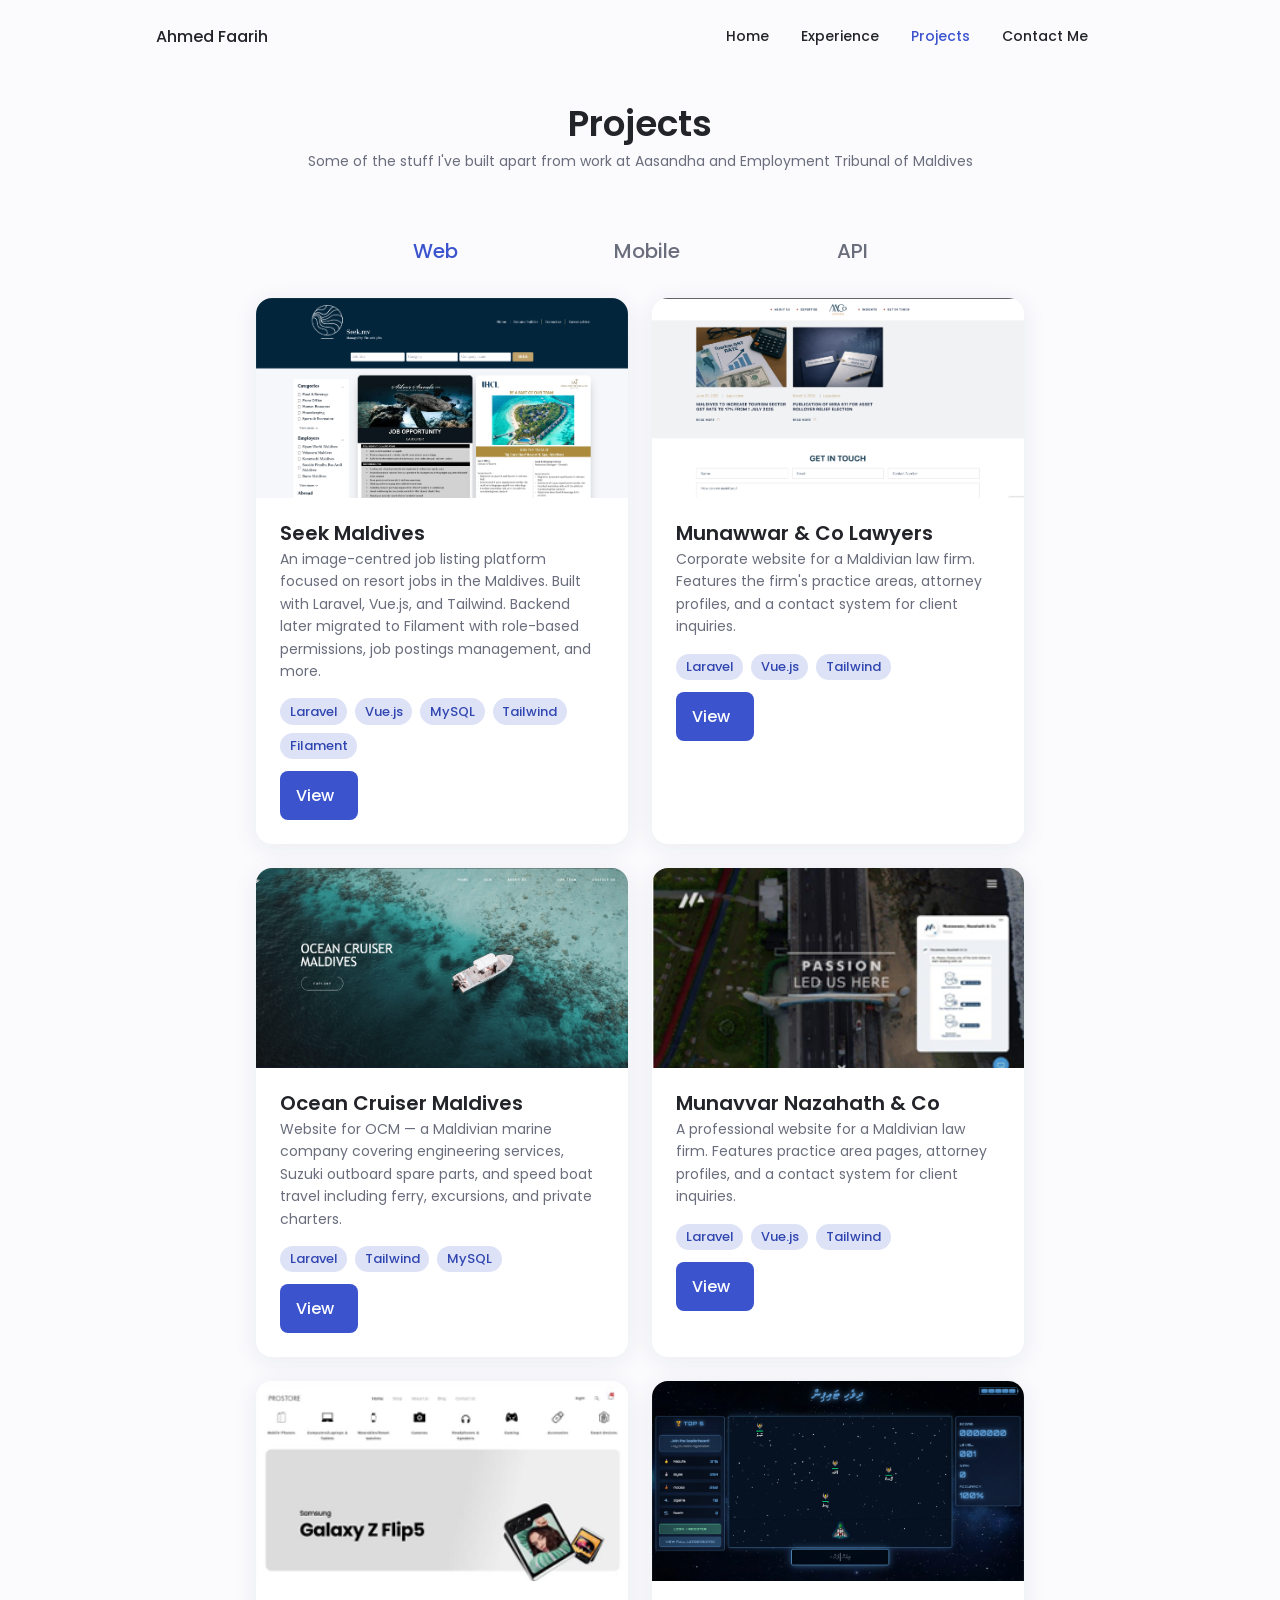
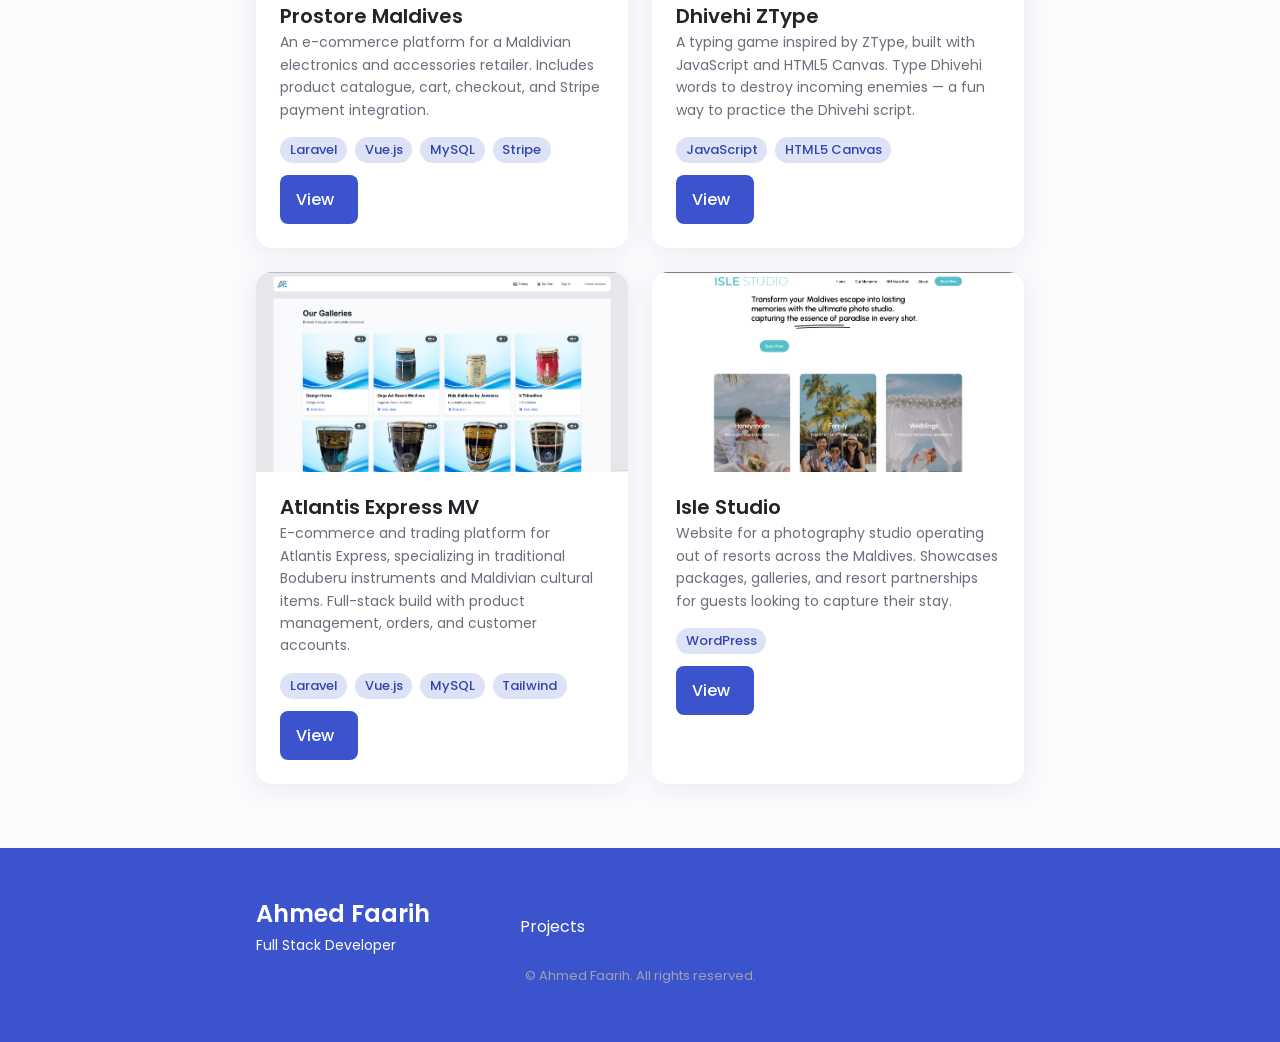
==== projects.html @ 09a600a4 "wip added orihects" ====
<!DOCTYPE html>
<html lang="en">

<head>
    <meta charset="UTF-8">
    <meta name="viewport" content="width=device-width, initial-scale=1.0">
    <meta name="description" content="Projects by Ahmed Faarih — web apps, mobile apps, and APIs built with Laravel, Vue.js, React Native, and more.">
    <meta name="keywords" content="Ahmed Faarih, projects, portfolio, Laravel, Vue.js, React Native, Full Stack Developer, Maldives">
    <meta name="author" content="Ahmed Faarih">
    <meta property="og:title" content="Projects - Ahmed Faarih">
    <meta property="og:description" content="Web apps, mobile apps, and APIs built by Ahmed Faarih.">
    <meta property="og:type" content="website">
    <meta property="og:image" content="assets/img/seek.png">
    <meta name="twitter:card" content="summary">
    <meta name="twitter:title" content="Projects - Ahmed Faarih">
    <meta name="twitter:description" content="Web apps, mobile apps, and APIs built by Ahmed Faarih.">
    <meta name="twitter:creator" content="@faarih_ahmed">
    <link rel="stylesheet" href="https://unicons.iconscout.com/release/v4.0.0/css/line.css">
    <link rel="stylesheet" href="assets/css/styles.css">
    <title>Projects - Ahmed Faarih</title>
</head>

<body>
<script>if(localStorage.getItem('selected-theme')==='dark')document.body.classList.add('dark-theme');</script>
    <header class="header" id="header">
        <nav class="nav container">
            <a href="index.html" class="nav__logo">Ahmed Faarih</a>
            <div class="nav__menu" id="nav-menu">
                <ul class="nav__list grid">
                    <li class="nav__item">
                        <a href="index.html" class="nav__link">
                            <i class="uil uil-estate nav__icon"></i> Home
                        </a>
                    </li>
                    <li class="nav__item">
                        <a href="index.html#qualifications" class="nav__link">
                            <i class="uil uil-briefcase-alt nav__icon"></i> Experience
                        </a>
                    </li>
                    <li class="nav__item">
                        <a href="projects.html" class="nav__link active-link">
                            <i class="uil uil-scenery nav__icon"></i> Projects
                        </a>
                    </li>
                    <li class="nav__item">
                        <a href="index.html#contact" class="nav__link">
                            <i class="uil uil-message nav__icon"></i> Contact Me
                        </a>
                    </li>
                </ul>
                <i class="uil uil-times nav__close" id="nav-close"></i>
            </div>
            <div class="nav__btns">
                <i class="uil uil-moon change-theme" id="theme-button"></i>
            </div>
            <div class="nav__toggle" id="nav-toggle">
                <i class="uil uil-apps"></i>
            </div>
        </nav>
    </header>

    <main class="main">
        <section class="portfolio section" id="projects" style="padding-top: 6rem;">
            <h2 class="section__title">Projects</h2>
            <span class="section__subtitle">Some of the stuff I've built apart from work at Aasandha and Employment Tribunal of Maldives</span>

            <div class="portfolio__tabs container">
                <div class="portfolio__tab-btn portfolio__tab-btn--active" data-portfolio-tab="web">
                    <i class="uil uil-globe"></i> Web
                </div>
                <div class="portfolio__tab-btn" data-portfolio-tab="mobile">
                    <i class="uil uil-mobile-android"></i> Mobile
                </div>
                <div class="portfolio__tab-btn" data-portfolio-tab="api">
                    <i class="uil uil-brackets-curly"></i> API
                </div>
            </div>

            <div class="portfolio__tab-content portfolio__tab-content--active" id="portfolio-web">
                <div class="web__container container">

                    <div class="web__card">
                        <img src="assets/img/seek.png" alt="Seek Maldives - Job ads platform" class="web__img" loading="lazy">
                        <div class="web__info">
                            <h3 class="apps__title">Seek Maldives</h3>
                            <p class="apps__description">An image-centred job listing platform focused on resort jobs in the Maldives. Built with Laravel, Vue.js, and Tailwind. Backend later migrated to Filament with role-based permissions, job postings management, and more.</p>
                            <div class="portfolio__tags">
                                <span class="portfolio__tag">Laravel</span>
                                <span class="portfolio__tag">Vue.js</span>
                                <span class="portfolio__tag">MySQL</span>
                                <span class="portfolio__tag">Tailwind</span>
                                <span class="portfolio__tag">Filament</span>
                            </div>
                            <a href="https://seek.mv" target="_blank" class="button button--flex button--small portfolio__button">View <i class="uil uil-arrow-right button__icon"></i></a>
                        </div>
                    </div>

                    <div class="web__card">
                        <img src="assets/img/mcolawyers.png" alt="Munawwar and Co Lawyers website" class="web__img" loading="lazy">
                        <div class="web__info">
                            <h3 class="apps__title">Munawwar & Co Lawyers</h3>
                            <p class="apps__description">Corporate website for a Maldivian law firm. Features the firm's practice areas, attorney profiles, and a contact system for client inquiries.</p>
                            <div class="portfolio__tags">
                                <span class="portfolio__tag">Laravel</span>
                                <span class="portfolio__tag">Vue.js</span>
                                <span class="portfolio__tag">Tailwind</span>
                            </div>
                            <a href="#" class="button button--flex button--small portfolio__button">View <i class="uil uil-arrow-right button__icon"></i></a>
                        </div>
                    </div>

                    <div class="web__card">
                        <img src="assets/img/ocm.png" alt="Ocean Cruiser Maldives website" class="web__img" loading="lazy">
                        <div class="web__info">
                            <h3 class="apps__title">Ocean Cruiser Maldives</h3>
                            <p class="apps__description">Website for OCM — a Maldivian marine company covering engineering services, Suzuki outboard spare parts, and speed boat travel including ferry, excursions, and private charters.</p>
                            <div class="portfolio__tags">
                                <span class="portfolio__tag">Laravel</span>
                                <span class="portfolio__tag">Tailwind</span>
                                <span class="portfolio__tag">MySQL</span>
                            </div>
                            <a href="https://ocm.mv/" target="_blank" class="button button--flex button--small portfolio__button">View <i class="uil uil-arrow-right button__icon"></i></a>
                        </div>
                    </div>

                    <div class="web__card">
                        <img src="assets/img/mn.png" alt="MN Lawyers" class="web__img" loading="lazy">
                        <div class="web__info">
                            <h3 class="apps__title">Munavvar Nazahath & Co</h3>
                            <p class="apps__description">A professional website for a Maldivian law firm. Features practice area pages, attorney profiles, and a contact system for client inquiries.</p>
                            <div class="portfolio__tags">
                                <span class="portfolio__tag">Laravel</span>
                                <span class="portfolio__tag">Vue.js</span>
                                <span class="portfolio__tag">Tailwind</span>
                            </div>
                            <a href="https://mnlawyers.legal" target="_blank" class="button button--flex button--small portfolio__button">View <i class="uil uil-arrow-right button__icon"></i></a>
                        </div>
                    </div>

                    <div class="web__card">
                        <img src="assets/img/prostore.png" alt="Prostore Maldives e-commerce website" class="web__img" loading="lazy">
                        <div class="web__info">
                            <h3 class="apps__title">Prostore Maldives</h3>
                            <p class="apps__description">An e-commerce platform for a Maldivian electronics and accessories retailer. Includes product catalogue, cart, checkout, and Stripe payment integration.</p>
                            <div class="portfolio__tags">
                                <span class="portfolio__tag">Laravel</span>
                                <span class="portfolio__tag">Vue.js</span>
                                <span class="portfolio__tag">MySQL</span>
                                <span class="portfolio__tag">Stripe</span>
                            </div>
                            <a href="https://prostore.mv" target="_blank" class="button button--flex button--small portfolio__button">View <i class="uil uil-arrow-right button__icon"></i></a>
                        </div>
                    </div>

                    <div class="web__card">
                        <img src="assets/img/dhivehi-ztype.png" alt="Dhivehi ZType typing game" class="web__img" loading="lazy">
                        <div class="web__info">
                            <h3 class="apps__title">Dhivehi ZType</h3>
                            <p class="apps__description">A typing game inspired by ZType, built with JavaScript and HTML5 Canvas. Type Dhivehi words to destroy incoming enemies — a fun way to practice the Dhivehi script.</p>
                            <div class="portfolio__tags">
                                <span class="portfolio__tag">JavaScript</span>
                                <span class="portfolio__tag">HTML5 Canvas</span>
                            </div>
                            <a href="#" class="button button--flex button--small portfolio__button">View <i class="uil uil-arrow-right button__icon"></i></a>
                        </div>
                    </div>

                    <div class="web__card">
                        <img src="assets/img/atlantisexpressmv.com.png" alt="Atlantis Express MV website" class="web__img" loading="lazy">
                        <div class="web__info">
                            <h3 class="apps__title">Atlantis Express MV</h3>
                            <p class="apps__description">E-commerce and trading platform for Atlantis Express, specializing in traditional Boduberu instruments and Maldivian cultural items. Full-stack build with product management, orders, and customer accounts.</p>
                            <div class="portfolio__tags">
                                <span class="portfolio__tag">Laravel</span>
                                <span class="portfolio__tag">Vue.js</span>
                                <span class="portfolio__tag">MySQL</span>
                                <span class="portfolio__tag">Tailwind</span>
                            </div>
                            <a href="https://atlantisexpressmv.com" target="_blank" class="button button--flex button--small portfolio__button">View <i class="uil uil-arrow-right button__icon"></i></a>
                        </div>
                    </div>

                    <div class="web__card">
                        <img src="assets/img/islestudio.png" alt="Isle Studio photography website" class="web__img" loading="lazy">
                        <div class="web__info">
                            <h3 class="apps__title">Isle Studio</h3>
                            <p class="apps__description">Website for a photography studio operating out of resorts across the Maldives. Showcases packages, galleries, and resort partnerships for guests looking to capture their stay.</p>
                            <div class="portfolio__tags">
                                <span class="portfolio__tag">WordPress</span>
                            </div>
                            <a href="#" class="button button--flex button--small portfolio__button">View <i class="uil uil-arrow-right button__icon"></i></a>
                        </div>
                    </div>

                </div>
            </div>

            <div class="portfolio__tab-content" id="portfolio-mobile">
                <div class="apps__container container">

                    <div class="apps__card">
                        <div class="apps__screenshots">
                            <img src="assets/mobile-apps/seekmv/0x0ss (2).png" alt="Seek Maldives app screenshot" class="apps__screen apps__screen--side">
                            <img src="assets/mobile-apps/seekmv/0x0ss.png" alt="Seek Maldives app - home screen" class="apps__screen apps__screen--center">
                            <img src="assets/mobile-apps/seekmv/0x0ss (4).png" alt="Seek Maldives app screenshot" class="apps__screen apps__screen--side">
                        </div>
                        <div class="apps__info">
                            <div class="apps__header">
                                <h3 class="apps__title">Seek Maldives</h3>
                                <span class="apps__platform"><i class="uil uil-mobile-android"></i> React Native</span>
                            </div>
                            <p class="apps__description">The mobile app for Seek Maldives — browse job listings, apply directly, and manage your profile on the go. Backed by the Seek Maldives Laravel API.</p>
                            <div class="portfolio__tags">
                                <span class="portfolio__tag">React Native</span>
                                <span class="portfolio__tag">Laravel API</span>
                            </div>
                        </div>
                    </div>

                    <div class="apps__card">
                        <div class="apps__screenshots">
                            <img src="assets/mobile-apps/atlantisexpressmv/400x800bb(2).png" alt="Atlantis Express app screenshot" class="apps__screen apps__screen--side">
                            <img src="assets/mobile-apps/atlantisexpressmv/400x800bb.png" alt="Atlantis Express app - home screen" class="apps__screen apps__screen--center">
                            <img src="assets/mobile-apps/atlantisexpressmv/400x800bb(3).png" alt="Atlantis Express app screenshot" class="apps__screen apps__screen--side">
                        </div>
                        <div class="apps__info">
                            <div class="apps__header">
                                <h3 class="apps__title">Atlantis Express</h3>
                                <span class="apps__platform"><i class="uil uil-mobile-android"></i> React Native</span>
                            </div>
                            <p class="apps__description">App for Atlantis Express — a Maldivian trading platform specializing in traditional Boduberu instruments and cultural items. Registered in 2020, they've become a trusted name in the Boduberu community for authentic and customized products.</p>
                            <div class="portfolio__tags">
                                <span class="portfolio__tag">React Native</span>
                                <span class="portfolio__tag">Laravel API</span>
                            </div>
                        </div>
                    </div>

                </div>
            </div>

            <div class="portfolio__tab-content" id="portfolio-api">
                <div class="api__container container">

                    <div class="api__card">
                        <div class="api__icon"><i class="uil uil-server-network"></i></div>
                        <div class="api__data">
                            <h3 class="api__title">Seek Maldives API</h3>
                            <p class="api__description">REST API powering the Seek Maldives mobile app. Handles job listings, applications, authentication, and employer management. Built with Laravel and consumed by the React Native client.</p>
                            <div class="portfolio__tags">
                                <span class="portfolio__tag">Laravel</span>
                                <span class="portfolio__tag">REST</span>
                                <span class="portfolio__tag">MySQL</span>
                            </div>
                        </div>
                    </div>

                    <div class="api__card">
                        <div class="api__icon"><i class="uil uil-server-network"></i></div>
                        <div class="api__data">
                            <h3 class="api__title">Atlantis Express API</h3>
                            <p class="api__description">REST API for the Atlantis Express mobile app. Manages product listings, orders, and customer accounts for their Boduberu instruments and cultural items platform.</p>
                            <div class="portfolio__tags">
                                <span class="portfolio__tag">Laravel</span>
                                <span class="portfolio__tag">REST</span>
                                <span class="portfolio__tag">MySQL</span>
                            </div>
                        </div>
                    </div>

                    <div class="api__card">
                        <div class="api__icon"><i class="uil uil-fish"></i></div>
                        <div class="api__data">
                            <h3 class="api__title">Fishes of Maldives API</h3>
                            <p class="api__description">A conversion of the Fishes of Maldives book into a REST API. Species data, images, and descriptions were digitised from the book and served as structured endpoints for use in marine education and research applications.</p>
                            <div class="portfolio__tags">
                                <span class="portfolio__tag">Python</span>
                                <span class="portfolio__tag">FastAPI</span>
                            </div>
                        </div>
                    </div>

                </div>
            </div>

        </section>
    </main>

    <footer class="footer" id="footer">
        <div class="footer__bg">
            <div class="footer__container container grid">
                <div style="display: flex; flex-direction: column; align-items: flex-start;">
                    <h2 class="footer__title">Ahmed Faarih</h2>
                    <span class="footer__subtitle">Full Stack Developer</span>
                </div>

                <ul class="footer__links" style="align-self: center;">
                    <li>
                        <a href="projects.html" class="footer__link">Projects</a>
                    </li>
                </ul>

                <div class="footer__socials" style="align-self: center;">
                    <a href="https://twitter.com/faarih_ahmed" class="footer__social" target="_blank">
                        <i class="uil uil-twitter-alt"></i>
                    </a>
                    <a href="https://www.linkedin.com/in/ahmedfaarih/" target="_blank" class="footer__social">
                        <i class="uil uil-linkedin-alt"></i>
                    </a>
                </div>
            </div>
            <p class="footer__copy" style="margin-top: 10px;">&#169; Ahmed Faarih. All rights reserved.</p>
        </div>
    </footer>

    <a href="#" class="scrollup" id="scroll-up">
        <i class="uil uil-arrow-up scroll__icon"></i>
    </a>

    <script src="assets/js/main.js"></script>
</body>

</html>
---- assets/css/styles.css ----
/*==================== GOOGLE FONTS ====================*/
@import url('https://fonts.googleapis.com/css2?family=Poppins:wght@400;500;600&display=swap');

/*==================== VARIABLES CSS ====================*/
:root {
    --header-height: 3rem;

    /*========== Colors ==========*/
    /* Change favorite color */
    --hue-color: 230;

    /* HSL color mode */
    --first-color: hsl(var(--hue-color), 60%, 52%);
    --first-color-second: hsl(var(--hue-color), 60%, 52%);
    --first-color-alt: hsl(var(--hue-color), 57%, 44%);
    --first-color-lighter: hsl(var(--hue-color), 60%, 92%);
    --title-color: hsl(var(--hue-color), 8%, 15%);
    --text-color: hsl(var(--hue-color), 8%, 45%);
    --text-color-light: hsl(var(--hue-color), 8%, 65%);
    --input-color: hsl(var(--hue-color), 70%, 96%);
    --body-color: hsl(var(--hue-color), 60%, 99%);
    --container-color: #FFF;
    --scroll-bar-color: hsl(var(--hue-color), 12%, 90%);
    --scroll-thumb-color: hsl(var(--hue-color), 12%, 80%);
    --scrollup-color:hsl(var(--hue-color), 89%, 60%);

    /*========== Font and typography ==========*/
    --body-font: 'Poppins', sans-serif;

    /* .5rem = 8px, 1rem = 16px, 1.5rem = 24px ... */
    --big-font-size: 2rem;
    --h1-font-size: 1.5rem;
    --h2-font-size: 1.25rem;
    --h3-font-size: 1.125rem;
    --normal-font-size: .938rem;
    --small-font-size: .813rem;
    --smaller-font-size: .75rem;

    /*========== Font weight ==========*/
    --font-medium: 500;
    --font-semi-bold: 600;

    /*========== Margenes Bottom ==========*/
    /* .25rem = 4px, .5rem = 8px, .75rem = 12px ... */
    --mb-0-25: .25rem;
    --mb-0-5: .5rem;
    --mb-0-75: .75rem;
    --mb-1: 1rem;
    --mb-1-5: 1.5rem;
    --mb-2: 2rem;
    --mb-2-5: 2.5rem;
    --mb-3: 3rem;

    /*========== z index ==========*/
    --z-tooltip: 10;
    --z-fixed: 100;
    --z-modal: 1000;
}

/* Font size for large devices */
@media screen and (min-width: 968px) {
    :root {
        --big-font-size: 3rem;
        --h1-font-size: 2.25rem;
        --h2-font-size: 1.5rem;
        --h3-font-size: 1.25rem;
        --normal-font-size: 1rem;
        --small-font-size: .875rem;
        --smaller-font-size: .813rem;
    }
}

/*========== Variables Dark theme ==========*/
body.dark-theme .qualification__subtitle a,
body.dark-theme .qualification__subtitle {
    color: var(--text-color);
}

body.dark-theme{
    --first-color: hsl(var(--hue-color), 50%, 65%);
    --first-color-alt: hsl(var(--hue-color), 50%, 58%);
    --first-color-second: hsl(var(--hue-color), 30%, 8%);
    --first-color-lighter: hsl(var(--hue-color), 20%, 22%);
    --title-color: hsl(0, 0%, 93%);
    --text-color: hsl(0, 0%, 68%);
    --input-color: hsl(220, 12%, 20%);
    --body-color: hsl(220, 12%, 10%);
    --container-color: hsl(220, 12%, 17%);
    --scroll-bar-color: hsl(var(--hue-color), 12%, 40%);
    --scroll-thumb-color: hsl(var(--hue-color), 12%, 30%);
    --scrollup-color: white;
}

/*========== Button Dark/Light ==========*/
.nav__btns{
    display: flex;
    align-items: center;
}

.change-theme{
    font-size: 1.25rem;
    color: var(--title-color);
    margin-right: var(--mb-1);
    cursor: pointer;
    padding-left:10px;
    padding-right:10px;
}

.change-theme:hover{
    color: var(--first-color);
}

/*==================== BASE ====================*/
*{
    box-sizing: border-box;
    padding: 0;
    margin: 0;
}

html{
    scroll-behavior: smooth;
}

body{
    margin: 0 0 var(--header-height) 0;
    font-family: var(--body-font);
    font-size: var(--normal-font-size);
    background-color: var(--body-color);
    color: var(--text-color);
}

h1,h2,h3,h4{
    color: var(--title-color);
    font-weight: var(--font-semi-bold);
}

ul{
    list-style: none;
}

a{
    text-decoration: none;
}

img{
    max-width: 100%;
    height: auto;
}



/*==================== REUSABLE CSS CLASSES ====================*/
.section{
    padding: 2rem 0 4rem;
}

.section__title{
    font-size: var(--h1-font-size);
}

.section__subtitle{
    display: block;
    font-size: var(--small-font-size);
    margin-bottom: var(--mb-3);
}

.section__title,
.section__subtitle{
    text-align: center;
}
/*==================== LAYOUT ====================*/
.container{
    max-width: 768px;
    margin-left: var(--mb-1-5);
    margin-right: var(--mb-1-5);
}

.grid{
    display: grid;
    gap: 1.5rem;
}

.header{
    width: 100%;
    position: fixed;
    bottom: 0;
    left: 0;
    z-index: var(--z-fixed);
    background-color: var(--body-color);
}

/*==================== NAV ====================*/
.nav
{
    max-width: 968px;
    height: var(--header-height);
    display: flex;
    justify-content: space-between;
    align-items: center;
}

.nav__logo,
.nav__toggle{
    color: var(--title-color);
    font-weight: var(--font-medium);
}

.nav__logo:hover{
    color: var(--first-color);
}

.nav__toggle{
    font-size: 1.1rem;
    cursor: pointer;
}

.nav__toggle:hover{
    color: var(--first-color);
}

@media screen and (max-width: 767px){
    .nav__menu{
        position: fixed;
        bottom: -100%;
        left: 0;
        width: 100%;
        background-color: var(--body-color);
        padding: 2rem 1.5rem 4rem;
        box-shadow: 0 -1px 4px rgba(0,0,0,.15);
        border-radius: 1.5rem 1.5rem 0 0;
        transition: .3s;
    }
}

.nav__list{
    grid-template-columns: repeat(3, 1fr);
    gap: 2rem;
}

.nav__link{
    display: flex;
    flex-direction: column;
    align-items: center;
    font-size: var(--small-font-size);
    color: var(--title-color);
    font-weight: var(--font-medium);
}

.nav__link:hover{
    color: var(--first-color);
}

.nav__icon{
    font-size: 1.2rem;
}

.nav__close{
    position: absolute;
    right: 1.3rem;
    bottom: .5rem;
    font-size: 1.5rem;
    cursor: pointer;
    color: var(--first-color);
}

.nav__close:hover{
    color: var(--first-color-alt);
}
/* show menu */
.show-menu{
    bottom: 0;
}

/* Active link */
.active-link{
    color: var(--first-color);
}

/* Change background header */
.scroll-header{
    box-shadow: 0 -1px 4px rgba(0,0,0,.15);
}

/*==================== HOME ====================*/
.home__container{
    gap: 1rem;
}

.home__content{
    grid-template-columns: .5fr 3fr;
    padding-top: 3.5rem;
    align-items: center;
}

.home__social{
    display: grid;
    grid-template-columns: max-content;
    row-gap: 1rem;
}

.home__social-icon{
    font-size: 1.25rem;
    color: var(--first-color);
}

.home__social-icon:hover{
    color: var(--first-color-alt);
}

.home__blob{
    width: 200px;
    fill: var(--first-color);
}

.home__img img{
    width: 300px;
    height: 300px;
    object-fit: cover;
    object-position: center top;
    border-radius: 50%;
    box-shadow: 0 8px 40px hsla(var(--hue-color), 60%, 30%, 0.25);
}

.home__blob-img{
    width: 170px;
}

.home__data{
    grid-column: 1/3;
}

.home__title{
    font-size: var(--big-font-size);
}

.home__subtitle{
    font-size: var(--h3-font-size);
    color: var(--text-color);
    font-weight: var(--font-medium);
    margin-bottom: var(--mb-0-75);
}

.home__description{
    margin-bottom: var(--mb-2);
}

.home__scroll{
    /*display: none;*/
}

.home__scroll-button{
    color: var(--first-color);
    transition: .3s;
}

.home__scroll-button:hover{
    transform: translateY(0.25rem);
}

.home__scroll-mouse{
    font-size: 2rem;
}

.home__scroll-name{
    font-size: var(--small-font-size);
    color: var(--title-color);
    font-weight: var(--font-medium);
    margin-right: var(--mb-0-25);
}

.home__scroll-arrow{
    font-size: 1.25rem;
}

/*==================== BUTTONS ====================*/
.button{
    display: inline-block;
    background-color: var(--first-color);
    color: #FFF;
    padding: 1rem;
    border-radius: .5rem;
    font-weight: var(--font-medium);
}

.button:hover{
    background-color: var(--first-color-alt);
}

.button__icon{
    font-size: 1.25rem;
    margin-left: var(--mb-0-5);
    transition: .3s;
}

.button--white{
    background-color: #FFF;
    color: var(--first-color);
}

.button--white:hover{
    background-color: #FFF;
}

.button--flex{
    display: inline-flex;
    align-items: center;
}

.button--small{
    padding: .75rem 1rem;
}

.button--link{
    padding: 0;
    background-color: transparent;
    color: var(--first-color);
}

.button--link:hover{
    background-color: transparent;
    color: var(--first-color-alt);
}

/*==================== ABOUT ====================*/
.about__img{
    width: 200px;
    border-radius: .5rem;
    justify-self: center;
    align-self: center;
}

.about__description{
    text-align: center;
    margin-bottom: var(--mb-2-5);
}

.about__info{
    display: flex;
    justify-content: space-evenly;
    margin-bottom: var(--mb-2-5);
}

.about__info-title{
    font-size: var(--h2-font-size);
    font-weight: var(--font-semi-bold);
    color: var(--title-color);
}

.about__info-name{
    font-size: var(--smaller-font-size);
}

.about__info-title,
.about__info-name{
    display: block;
    text-align: center;
}

.about__buttons{
    display: flex;
    justify-content: center;
}

/*==================== SKILLS ====================*/
.skills__container{
    row-gap: 0;
}

.skills__header{
    display: flex;
    align-items: center;
    margin-bottom: var(--mb-2-5);
    cursor: pointer;
}

.skills__icon,
.skills__arrow{
    font-size: 2rem;
    color: var(--first-color);
}

.skills__icon{
    margin-right: var(--mb-0-75);
}

.skills__title{
    font-size: var(--h3-font-size);
}

.skills__subtitle{
    font-size: var(--small-font-size);
    color: var(--text-color-light);
}

.skills__arrow{
    margin-left: auto;
    transition: .4s;
}

.skills__list{
    row-gap: 1.5rem;
    padding-left: 2.7rem;
}

.skills__titles{
    display: flex;
    justify-content: space-between;
    margin-bottom: var(--mb-0-5);
}

.skills__name{
    font-size: var(--normal-font-size);
    font-weight: var(--font-medium);
}

.skills__bar,
.skills__percentage{
    height: 5px;
    border-radius: .25rem;
}

.skills__bar{
    background-color: var(--first-color-lighter);
}

.skills__percentage{
    display: block;
    background-color: var(--first-color);
}

.skills__python{
    width: 95%;
}

.skills__java{
    width: 40%;
}

.skills__r{
    width: 90%;
}

.skills__cplusplus{
    width: 75%;
}

.skills__c{
    width: 65%;
}

.skills__docker{
    width: 85%;
}

.skills__kubernetes{
    width: 30%;
}

.skills__git{
    width: 90%;
}

.skills__reactnative{
    width: 80%;
}

.skills__bash{
    width: 85%;
}

.skills__bootstrap{
    width: 80%;
}

.skills__mysql{
    width: 80%;
}

.skills__php{
    width: 90%;
}

.skills__laravel{
    width: 90%;
}

.skills__js{
    width: 80%;
}

.skills__vue{
    width: 80%;
}

.skills__html{
    width: 90%;
}

.skills__mongo{
    width: 80%;
}

.skills__postgresql{
    width: 70%;
}

.skills__mssqlserver{
    width: 85%;
}

.skills__close .skills__list{
    height: 0;
    overflow: hidden;
}

.skills__open .skills__list{
    height: max-content;
    margin-bottom: var(--mb-2-5);
}

.skills__open .skills__arrow{
    transform: rotate(-180deg);
}

/*==================== QUALIFICATION ====================*/
.qualification__tabs{
    display: flex;
    justify-content: space-evenly;
    margin-bottom: var(--mb-2);
}

.qualification__button{
    font-size: var(--h3-font-size);
    font-weight: var(--font-medium);
    cursor: pointer;
}

.qualification__button:hover{
    color: var(--first-color);
}

.qualification__icon{
    font-size: 1.8rem;
    margin-right: var(--mb-0-25);
}

.qualification__data{
    display: grid;
    grid-template-columns: 1fr max-content 1fr;
    column-gap: 1.5rem;
}

.qualification__title{
    font-size: var(--normal-font-size);
    font-weight: var(--font-medium);
}

.qualification__subtitle{
    display: inline-block;
    font-size: var(--small-font-size);
    margin-bottom: var(--mb-1);
}

.qualification__calendar{
    font-size: var(--smaller-font-size);
    color: var(--text-color-light);
}

.qualification__rounder{
    display: inline-block;
    width: 13px;
    height: 13px;
    background-color: var(--first-color);
    border-radius: 50%;
}

.qualification__line{
    display: block;
    width: 1px;
    height: 100%;
    background-color: var(--first-color);
    transform: translate(6px, -7px);
}

.qualification [data-content]{
    display: none;
}

.qualification__active[data-content]{
    display: block;
}

.qualification__button.qualification__active{
    color: var(--first-color);
}

.qualification__tech{
    border-bottom: 3px solid var(--first-color-alt);
    border-radius: .2rem;
}
/*==================== Expertise ====================*/
.Expertise__container{
    gap: 1.5rem;
    grid-template-columns: repeat(2, 1fr);
}

.Expertise__content{
    display: flex;
    flex-direction: column;
    position: relative;
    background-color: var(--container-color);
    padding: 3.5rem .5rem 1.25rem 1.5rem;
    border-radius: .25rem;
    box-shadow: 0 2px 4px rgba(0,0,0,.15);
    transition: .3s;
}

.Expertise__content:hover{
    box-shadow: 0 4px 8px rgba(0,0,0,.15);
}

.Expertise__icon{
    display: block;
    font-size: 1.5rem;
    color: var(--first-color);
    margin-bottom: var(--mb-1);
}

.Expertise__title{
    font-size: var(--h3-font-size);
    margin-bottom: var(--mb-1);
    font-weight: var(--font-medium);
    height: 3.5rem; 
    display: flex;
    align-items: center;
}

.Expertise__button{
    cursor: pointer;
    font-size: var(--small-font-size);
    margin-top: auto; 
}

.Expertise__button:hover .button__icon{
    transform: translateX(.25rem);
}

.Expertise__modal{
    position: fixed;
    top: 0;
    left: 0;
    right: 0;
    bottom: 0;
    background-color: rgba(0,0,0,.5);
    display: flex;
    align-items: center;
    justify-content: center;
    padding: 0 1rem;
    z-index: var(--z-modal);
    opacity: 0;
    visibility: hidden;
    transition: .3s;
}

.Expertise__modal-content{
    position: relative;
    background-color: var(--container-color);
    padding: 1.5rem;
    border-radius: .5rem;
}

.Expertise__modal-service{
    row-gap: 1rem;
}

.Expertise__modal-service{
    display: flex;
}

.Expertise__modal-title{
    font-size: var(--h3-font-size);
    font-weight: var(--font-medium);
    margin-bottom: var(--mb-1-5);
}

.Expertise__modal-close{
    position: absolute;
    top: 1rem;
    right: 1rem;
    font-size: 1.5rem;
    color: var(--first-color);
    cursor: pointer;
}
.Expertise__modal-icon{
    color: var(--first-color);
    margin-right: var(--mb-0-25);
}

.active-modal{
    opacity: 1;
    visibility: visible;
}

/*==================== PORTFOLIO ====================*/
.portfolio__container{
    overflow: initial;
}

.portfolio__content{
    padding: 0 1.5rem;
}

.portfolio__img{
    width: 265px;
    height: 200px; 
    border-radius: .5rem;
    justify-self: center;
    object-fit: contain;
}

.portfolio__title{
    font-size: var(--h3-font-size);
    margin-bottom: var(--mb-0-5);
}

.portfolio__description{
    margin-bottom: var(--mb-0-75);
}

.portfolio__button:hover .button__icon{
    transform: translateX(.25rem);
}

.swiper-button-prev::after,
.swiper-button-next::after{
    content: "";
}

.swiper-portfolio-icon{
    font-size: 2rem;
    color: var(--first-color);
}

.swiper-button-prev{
    left: -.5rem;
}

.swiper-button-next{
    right: -.5rem;
}

.swiper-container-horizontal > .swiper-pagination-bullets{
    bottom: -2.5rem;
}

.swiper-pagination-bullet-active{
    background-color: var(--first-color);
}

.swiper-pagination-portfolio {
    height: 1px; 
    margin-top: -2px ;
}

.swiper-button-prev,
.swiper-button-next,
.swiper-pagination-bullet{
    outline: none;
}

/*==================== PROJECT IN MIND ====================*/
.project{
    text-align: center;
}

.project__bg{
    background-color: var(--first-color-second);
    padding-top: 3rem;
}

.project__title{
    font-size: var(--h2-font-size);
    margin-bottom: var(--mb-0-75);
}

.project__description{
    margin-bottom: var(--mb-1-5);
}

.project__title,
.project__description{
    color: #FFF;
}

.project__img{
    width: 150px;
    justify-self: left;
}

/*==================== CONTACT ME ====================*/
.contact__container{
    row-gap: 3rem;
}

.centered-container {
    display: flex;
    justify-content: center;
    align-items: center;
    text-align: center;
    margin-bottom: 15px; 
}

.contact__information{
    display: flex;
    margin-bottom: var(--mb-2);
}

.contact__icon{
    font-size: 2rem;
    color: var(--first-color);
    margin-right: var(--mb-0-75);
}

.contact__title{
    font-size: var(--h3-font-size);
    font-weight: var(--font-medium);
}

.contact__subtitle{
    font-size: var(--small-font-size);
    color: var(--text-color-light);
}

.contact__content{
    background-color: var(--input-color);
    border-radius: .5rem;
    padding: .75rem 1rem .25rem;
}

.contact__label{
    font-size: var(--smaller-font-size);
    color: var(--title-color);
}

.contact__input{
    width: 100%;
    background-color: var(--input-color);
    color: var(--text-color);
    font-family: var(--body-font);
    font-size: var(--normal-font-size);
    border: none;
    outline: none;
    padding: .25rem .5rem .5rem 0;
}

/*==================== ARTICLES ====================*/

.card-container {
    display: flex;
    flex-wrap: wrap;
    justify-content: space-between;
}

.card {
    background-color: var(--container-color);
    border-radius: 5px;
    margin: 10px;
    padding: 20px;
    box-shadow: 0 4px 8px 0 rgba(0,0,0,0.2);
}

.card a {
    text-decoration: none;
    color: var(--text-color);
}

.card p, .card h3 {
    margin: 0;
    color: var(--text-color);
}

.card:hover{
    box-shadow: 0 4px 8px rgba(0,0,0,.45);
}

.journal{
    font-size: var(--smaller-font-size);
    color: var(--first-color);
    font-weight: var(--font-semi-bold);
    font-style: italic;
}

.articles__data,
.articles__header {
  display: flex;
}
.articles__data {
  justify-content: space-between;
  margin-bottom: var(--mb-0-1);
}
.articles__img {
  width: 60px;
  height: 60px;
  border-radius: 50%;
  margin-right: var(--mb-0-75);
}
.articles__name {
  font-size: var(--h2-font-size);
  font-weight: var(--font-medium);
}
.articles__client {
  font-size: var(--small-font-size);
  color: var(--text-color-light);
}
.articles__description {
  margin-bottom: var(--mb-2-5);
}
.articles__icon-star {
  color: var(--first-color);
}
.swiper-container .swiper-pagination-articles {
  bottom: 0;
}

/*==================== FOOTER ====================*/
.footer{
    padding-top: 2rem;
    text-align: center; /* Allinea tutto al centro */
}

.footer__container{
    row-gap: 3.5rem;
}

.footer__bg{
    background-color: var(--first-color-second);
    padding: 2rem 0 3rem;
}

.footer__title{
    font-size: var(--h2-font-size);
    margin-bottom: var(--mb-0-25);
}

.footer__subtitle{
    font-size: var(--small-font-size);
}
.footer__links{
    display: flex;
    flex-direction: column;
    row-gap: 1.5rem;
}

.footer__link:hover{
    color: var(--first-color-lighter);
}

.footer__social{
    font-size: 1.25rem;
    margin-right: var(--mb-1-5);
}

.footer__social:hover {
    color: var(--first-color-lighter);
}

.footer__copy{
    font-size: var(--smaller-font-size);
    text-align: center;
    color: var(--text-color-light);
    margin-top: var(--mb-3);
}

.footer__title,
.footer__subtitle,
.footer__link,
.footer__social{
    color: #FFF;
}

/*========== SCROLL UP ==========*/
.scrollup{
    position: fixed;
    right: 1rem;
    bottom: 5rem;
    background-color: var(--scrollup-color);
    opacity: .8;
    padding: 0 .3rem;
    border-radius: .4rem;
    z-index: var(--z-tooltip);
    transition: .4s;
}

.scrollup:hover{
    background-color: var(--first-color-alt);
}

.scrollup__icon{
    font-size: 1.5rem;
    color: #FFF;
}
/* Show scroll */
.show-scroll{
    bottom: 5rem;
}

.scrollup--footer{
    background-color: white; /* which background color when scrollup reaches the footer */
}

/*========== SCROLL BAR ==========*/
::-webkit-scrollbar{
    width: .60rem;
    background-color: var(--scroll-bar-color);
    border-radius: .5rem;
}

::-webkit-scrollbar-thumb{
    background-color: var(--scroll-thumb-color);
    border-radius: .5rem;
}
/*==================== MEDIA QUERIES ====================*/
/* For small devices */
@media screen and (max-width: 350px){
    .container{
        margin-left: var(--mb-1);
        margin-right: var(--mb-1);
    }

    .nav__menu{
        padding: 2rem .25rem 4rem;
    }
    .nav__list{
        column-gap: 0;
    }
    
    .home__content{
        grid-template-columns: .25fr 3fr;

    }
    .home__blob{
        width: 180px;
    }

    .skills__title{
        font-size: var(--normal-font-size);
    }

    .qualification__data{
        gap: .5rem;
    }

    .Expertise__container{
        grid-template-columns: max-content;
        justify-content: center;
    }
    .Expertise__content{
        padding-right: 3.5rem;
    }
    .Expertise__modal{
        padding: 0 .5rem;
    }

    .project__img{
        width: 400px;
    }
    .articles__data,
    .articles__header {
      flex-direction: column;
      align-items: center;
    }
    .articles__img {
      margin-right: 0;
      margin-bottom: var(--mb-0-25);
    }
    .articles__data,
    .articles__description {
      text-align: center;
    }
}

/* For medium devices */
@media screen and (min-width: 568px){
    .home__content{
        grid-template-columns: max-content 1fr 1fr;
    }
    .home__data{
        grid-column: initial;
    }
    .home__img{
        order: 1;
        justify-self: center;
    }

    .about__container,
    .portfolio__content,
    .project__container,
    .footer__container{
        grid-template-columns: repeat(2, 1fr);
    }

    .qualification__sections{
        display: grid;
        grid-template-columns: .6fr;
        justify-content: center;
    }
}

@media screen and (min-width: 768px) {
    .container{
        margin-left: auto;
        margin-right: auto;
    }

    body{
        margin: 0;
    }

    .section{
        padding: 6rem 0 2rem;
    }
    .section__subtitle{
        margin-bottom: 4rem;
    }

    .header{
        top: 0;
        bottom: initial;
    }
    .header,
    .main,
    .footer__container{
        padding: 0 1rem;
    }

    .nav{
        height: calc(var(--header-height) + 1.5rem);
        column-gap: 1rem;
    }
    .nav__icon,
    .nav__close,
    .nav__toggle{
        display: none;
    }
    .nav__list{
        display: flex;
        column-gap: 2rem;
    }
    .nav__menu{
        margin-left: auto;
    }

    .change-theme{
        margin: 0;
    }

    .home__container{
        row-gap: 5rem;
    }
    .home__content{
        padding-top: 5.5rem;
        column-gap: 2rem;
    }
    .home__blob{
        width: 270px;
    }
    .home__scroll{
        display: block;
    }
    .home__scroll-button{
        margin-left: 3rem;
    }

    .about__container{
        column-gap: 5rem;
    }
    .about__img{
        width: 350px;
    }
    .about__description{
        text-align: initial;
    }
    .about__info{
        justify-content: space-between;
    }
    .about__buttons{
        justify-content: initial;
    }

    .qualification__tabs{
        justify-content: center;
    }
    .qualification__button{
        margin: 0 var(--mb-1);
    }
    .qualification__sections{
        grid-template-columns: .5fr;
    }

    .Expertise__container{
        grid-template-columns: repeat(3, 218px);
        justify-content: center;
    }
    .Expertise__icon{
        font-size: 2rem;
    }
    .Expertise__content{
        padding: 6rem 0 2rem 2.5rem;
    }
    .Expertise__modal-content{
        width: 450px;
    }

    .portfolio__img{
        width: 320px;
    }
    .portfolio__content{
        align-items: center;
    }

    .project{
        text-align: initial;
    }
    .project__bg{
        background: none;
    }
    .project__container{
        background-color: var(--first-color-second);
        border-radius: 1rem;
        padding: 3rem 2.5rem 0;
        grid-template-columns: 1fr max-content;
        column-gap: 3rem;
    }
    .project__data{
        padding-top: .8rem;
    }

    .footer__container{
        grid-template-columns: repeat(3, 1fr);
    }
    .footer__bg{
        padding: 3rem 0 3.5rem;
    }
    .footer__links{
        flex-direction: row;
        column-gap: 2rem;
    }
    .footer__socials{
        justify-self: flex-end;
    }
    .footer__copy{
        margin-top: 4.5rem;
    }
}

/* For large devices */
@media screen and (min-width: 1024px) {
    .header,
    .main,
    .footer__container{
        padding: 0;
    }

    .home__blob{
        width: 320px;
    }
    .home__social{
        transform: translateX(-6rem);
    }

    .Expertise__container{
        grid-template-columns: repeat(3, 238px);
    }

    .portfolio__content{
        column-gap: 5rem;
    }
    .swiper-portfolio-icon{
        font-size: 3.5rem;
    }
    .swiper-button-prev{
        left: -3.5rem;
    }
    .swiper-button-next{
        right: -3.5rem;
    }
    .swiper-container-horizontal >.swiper-pagination-bullets{
        bottom: 0;
    }
    .contact__inputs{
        grid-template-columns: repeat(2, 1fr);
    }
    
}

#g-recaptcha-response {
    display: block !important;
    position: absolute;
    margin: -50px 0 0 0 !important;
    z-index: -999999;
    opacity: 0;
    }

.portfolio__tabs {
  display: flex;
  justify-content: space-evenly;
  margin-bottom: var(--mb-2);
}

.portfolio__tab-btn {
  font-size: var(--h3-font-size);
  font-weight: var(--font-medium);
  cursor: pointer;
  color: var(--text-color);
}

.portfolio__tab-btn:hover {
  color: var(--first-color);
}

.portfolio__tab-btn--active {
  color: var(--first-color);
}

.portfolio__tab-content {
  display: none;
}

.portfolio__tab-content--active {
  display: block;
}

.web__container {
  display: grid;
  grid-template-columns: repeat(2, 1fr);
  gap: 1.5rem;
}

.web__card.web__hidden {
  display: none;
}

.web__more-btn {
  display: flex;
  justify-content: center;
  margin-top: var(--mb-1-5);
}


.web__card {
  background-color: var(--container-color);
  border-radius: 1rem;
  overflow: hidden;
  box-shadow: 0 4px 24px hsla(var(--hue-color), 40%, 20%, .08);
}

.web__img {
  width: 100%;
  height: 200px;
  object-fit: cover;
  object-position: top;
  display: block;
}

.web__info {
  padding: 1.25rem 1.5rem 1.5rem;
}

@media screen and (max-width: 768px) {
  .web__container {
    grid-template-columns: 1fr;
  }
}

.api__container {
  display: grid;
  grid-template-columns: repeat(2, 1fr);
  gap: 1.5rem;
}

.api__card {
  background-color: var(--container-color);
  border-radius: 1rem;
  padding: 1.75rem;
  box-shadow: 0 4px 24px hsla(var(--hue-color), 40%, 20%, .08);
  display: flex;
  gap: 1.25rem;
  align-items: flex-start;
}

.api__icon {
  font-size: 2rem;
  color: var(--first-color);
  flex-shrink: 0;
}

.api__title {
  font-size: var(--h3-font-size);
  font-weight: var(--font-semi-bold);
  color: var(--title-color);
  margin-bottom: var(--mb-0-5);
}

.api__description {
  font-size: var(--small-font-size);
  color: var(--text-color);
  margin-bottom: var(--mb-1);
  line-height: 1.6;
}

@media screen and (max-width: 768px) {
  .api__container {
    grid-template-columns: 1fr;
  }
}

.portfolio__tags {
  display: flex;
  flex-wrap: wrap;
  gap: .5rem;
  margin-bottom: var(--mb-0-75);
}
.portfolio__tag {
  font-size: var(--smaller-font-size);
  background-color: var(--first-color-lighter);
  color: var(--first-color-alt);
  padding: .2rem .6rem;
  border-radius: 1rem;
  font-weight: var(--font-medium);
}

.apps__container {
  display: grid;
  grid-template-columns: repeat(2, 1fr);
  gap: 2rem;
}

.apps__card {
  background-color: var(--container-color);
  border-radius: 1rem;
  padding: 2rem 1.5rem 1.5rem;
  box-shadow: 0 4px 24px hsla(var(--hue-color), 40%, 20%, .08);
}

.apps__screenshots {
  display: flex;
  justify-content: center;
  align-items: flex-end;
  gap: .75rem;
  margin-bottom: 1.75rem;
  height: 240px;
}

.apps__screen {
  width: 72px;
  border-radius: 1rem;
  object-fit: cover;
  box-shadow: 0 8px 24px hsla(var(--hue-color), 40%, 20%, .18);
  transition: transform .3s;
}

.apps__screen--center {
  width: 88px;
  transform: translateY(-20px);
  box-shadow: 0 12px 32px hsla(var(--hue-color), 50%, 30%, .25);
}

.apps__card:hover .apps__screen--side:first-child {
  transform: translateX(-6px) rotate(-4deg);
}

.apps__card:hover .apps__screen--center {
  transform: translateY(-26px);
}

.apps__card:hover .apps__screen--side:last-child {
  transform: translateX(6px) rotate(4deg);
}

.apps__header {
  display: flex;
  align-items: center;
  justify-content: space-between;
  margin-bottom: var(--mb-0-5);
}

.apps__title {
  font-size: var(--h3-font-size);
  font-weight: var(--font-semi-bold);
  color: var(--title-color);
}

.apps__platform {
  font-size: var(--smaller-font-size);
  color: var(--text-color-light);
}

.apps__description {
  font-size: var(--small-font-size);
  color: var(--text-color);
  margin-bottom: var(--mb-1);
  line-height: 1.6;
}

@media screen and (max-width: 768px) {
  .apps__container {
    grid-template-columns: 1fr;
  }
}
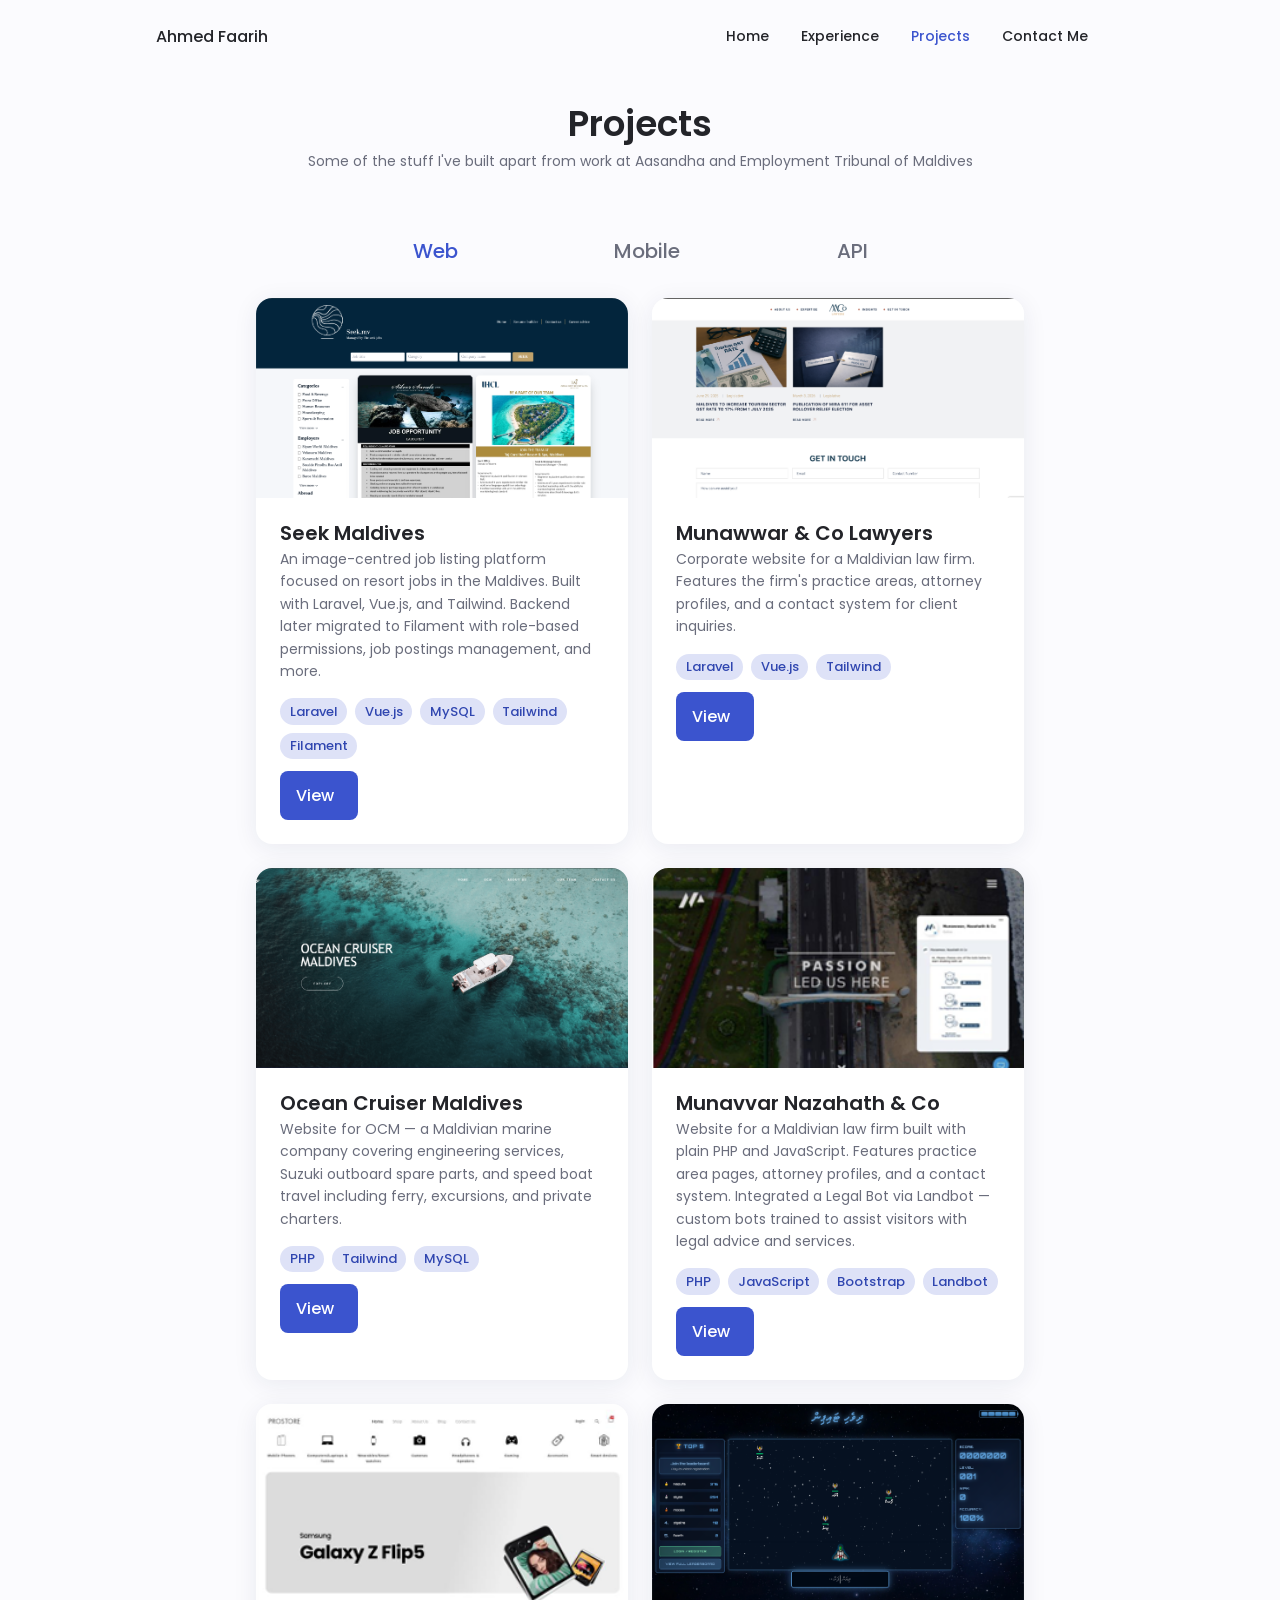
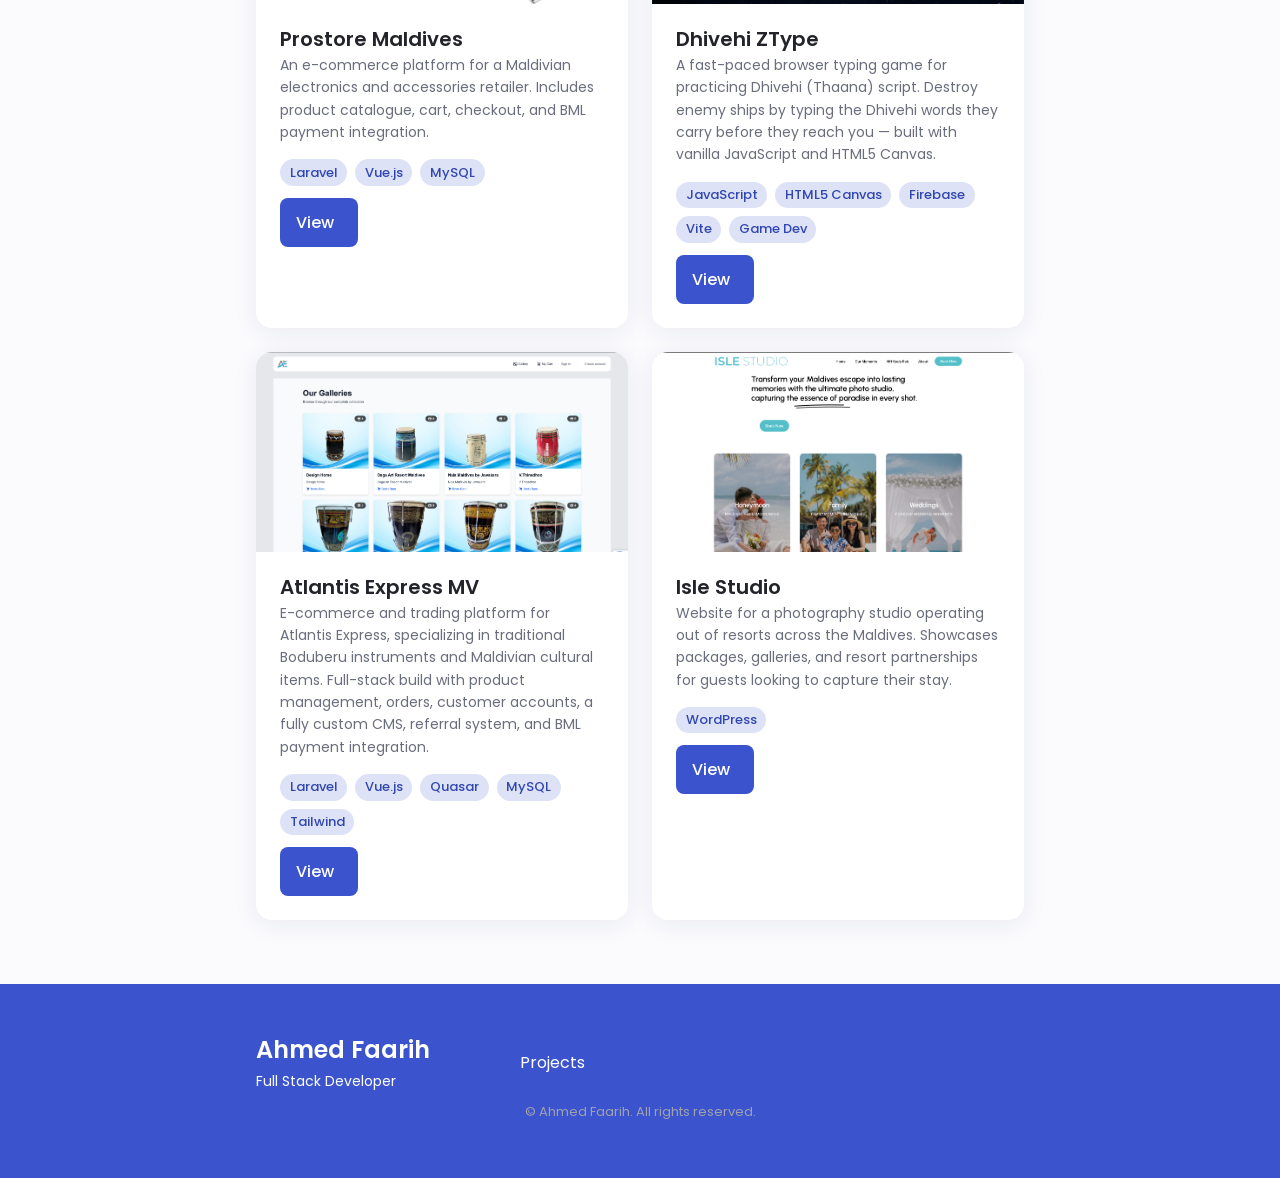
==== commit 2f2ba0a1: "wip added orihects" ====
--- a/projects.html
+++ b/projects.html
@@ -115,7 +115,7 @@
                             <h3 class="apps__title">Ocean Cruiser Maldives</h3>
                             <p class="apps__description">Website for OCM — a Maldivian marine company covering engineering services, Suzuki outboard spare parts, and speed boat travel including ferry, excursions, and private charters.</p>
                             <div class="portfolio__tags">
-                                <span class="portfolio__tag">Laravel</span>
+                                <span class="portfolio__tag">PHP</span>
                                 <span class="portfolio__tag">Tailwind</span>
                                 <span class="portfolio__tag">MySQL</span>
                             </div>
@@ -127,26 +127,26 @@
                         <img src="assets/img/mn.png" alt="MN Lawyers" class="web__img" loading="lazy">
                         <div class="web__info">
                             <h3 class="apps__title">Munavvar Nazahath & Co</h3>
-                            <p class="apps__description">A professional website for a Maldivian law firm. Features practice area pages, attorney profiles, and a contact system for client inquiries.</p>
+                            <p class="apps__description">Website for a Maldivian law firm built with plain PHP and JavaScript. Features practice area pages, attorney profiles, and a contact system. Integrated a Legal Bot via Landbot — custom bots trained to assist visitors with legal advice and services.</p>
+                            <div class="portfolio__tags">
+                                <span class="portfolio__tag">PHP</span>
+                                <span class="portfolio__tag">JavaScript</span>
+                                <span class="portfolio__tag">Bootstrap</span>
+                                <span class="portfolio__tag">Landbot</span>
+                            </div>
+                            <a href="https://mnlawyers.legal" target="_blank" class="button button--flex button--small portfolio__button">View <i class="uil uil-arrow-right button__icon"></i></a>
+                        </div>
+                    </div>
+
+                    <div class="web__card">
+                        <img src="assets/img/prostore.png" alt="Prostore Maldives e-commerce website" class="web__img" loading="lazy">
+                        <div class="web__info">
+                            <h3 class="apps__title">Prostore Maldives</h3>
+                            <p class="apps__description">An e-commerce platform for a Maldivian electronics and accessories retailer. Includes product catalogue, cart, checkout, and BML payment integration.</p>
                             <div class="portfolio__tags">
                                 <span class="portfolio__tag">Laravel</span>
                                 <span class="portfolio__tag">Vue.js</span>
-                                <span class="portfolio__tag">Tailwind</span>
-                            </div>
-                            <a href="https://mnlawyers.legal" target="_blank" class="button button--flex button--small portfolio__button">View <i class="uil uil-arrow-right button__icon"></i></a>
-                        </div>
-                    </div>
-
-                    <div class="web__card">
-                        <img src="assets/img/prostore.png" alt="Prostore Maldives e-commerce website" class="web__img" loading="lazy">
-                        <div class="web__info">
-                            <h3 class="apps__title">Prostore Maldives</h3>
-                            <p class="apps__description">An e-commerce platform for a Maldivian electronics and accessories retailer. Includes product catalogue, cart, checkout, and Stripe payment integration.</p>
-                            <div class="portfolio__tags">
-                                <span class="portfolio__tag">Laravel</span>
-                                <span class="portfolio__tag">Vue.js</span>
-                                <span class="portfolio__tag">MySQL</span>
-                                <span class="portfolio__tag">Stripe</span>
+                                <span class="portfolio__tag">MySQL</span>
                             </div>
                             <a href="https://prostore.mv" target="_blank" class="button button--flex button--small portfolio__button">View <i class="uil uil-arrow-right button__icon"></i></a>
                         </div>
@@ -156,12 +156,15 @@
                         <img src="assets/img/dhivehi-ztype.png" alt="Dhivehi ZType typing game" class="web__img" loading="lazy">
                         <div class="web__info">
                             <h3 class="apps__title">Dhivehi ZType</h3>
-                            <p class="apps__description">A typing game inspired by ZType, built with JavaScript and HTML5 Canvas. Type Dhivehi words to destroy incoming enemies — a fun way to practice the Dhivehi script.</p>
+                            <p class="apps__description">A fast-paced browser typing game for practicing Dhivehi (Thaana) script. Destroy enemy ships by typing the Dhivehi words they carry before they reach you — built with vanilla JavaScript and HTML5 Canvas.</p>
                             <div class="portfolio__tags">
                                 <span class="portfolio__tag">JavaScript</span>
                                 <span class="portfolio__tag">HTML5 Canvas</span>
-                            </div>
-                            <a href="#" class="button button--flex button--small portfolio__button">View <i class="uil uil-arrow-right button__icon"></i></a>
+                                <span class="portfolio__tag">Firebase</span>
+                                <span class="portfolio__tag">Vite</span>
+                                <span class="portfolio__tag">Game Dev</span>
+                            </div>
+                            <a href="https://ztype-dhi.faarih.me/" target="_blank" class="button button--flex button--small portfolio__button">View <i class="uil uil-arrow-right button__icon"></i></a>
                         </div>
                     </div>
 
@@ -169,10 +172,11 @@
                         <img src="assets/img/atlantisexpressmv.com.png" alt="Atlantis Express MV website" class="web__img" loading="lazy">
                         <div class="web__info">
                             <h3 class="apps__title">Atlantis Express MV</h3>
-                            <p class="apps__description">E-commerce and trading platform for Atlantis Express, specializing in traditional Boduberu instruments and Maldivian cultural items. Full-stack build with product management, orders, and customer accounts.</p>
+                            <p class="apps__description">E-commerce and trading platform for Atlantis Express, specializing in traditional Boduberu instruments and Maldivian cultural items. Full-stack build with product management, orders, customer accounts, a fully custom CMS, referral system, and BML payment integration.</p>
                             <div class="portfolio__tags">
                                 <span class="portfolio__tag">Laravel</span>
                                 <span class="portfolio__tag">Vue.js</span>
+                                <span class="portfolio__tag">Quasar</span>
                                 <span class="portfolio__tag">MySQL</span>
                                 <span class="portfolio__tag">Tailwind</span>
                             </div>
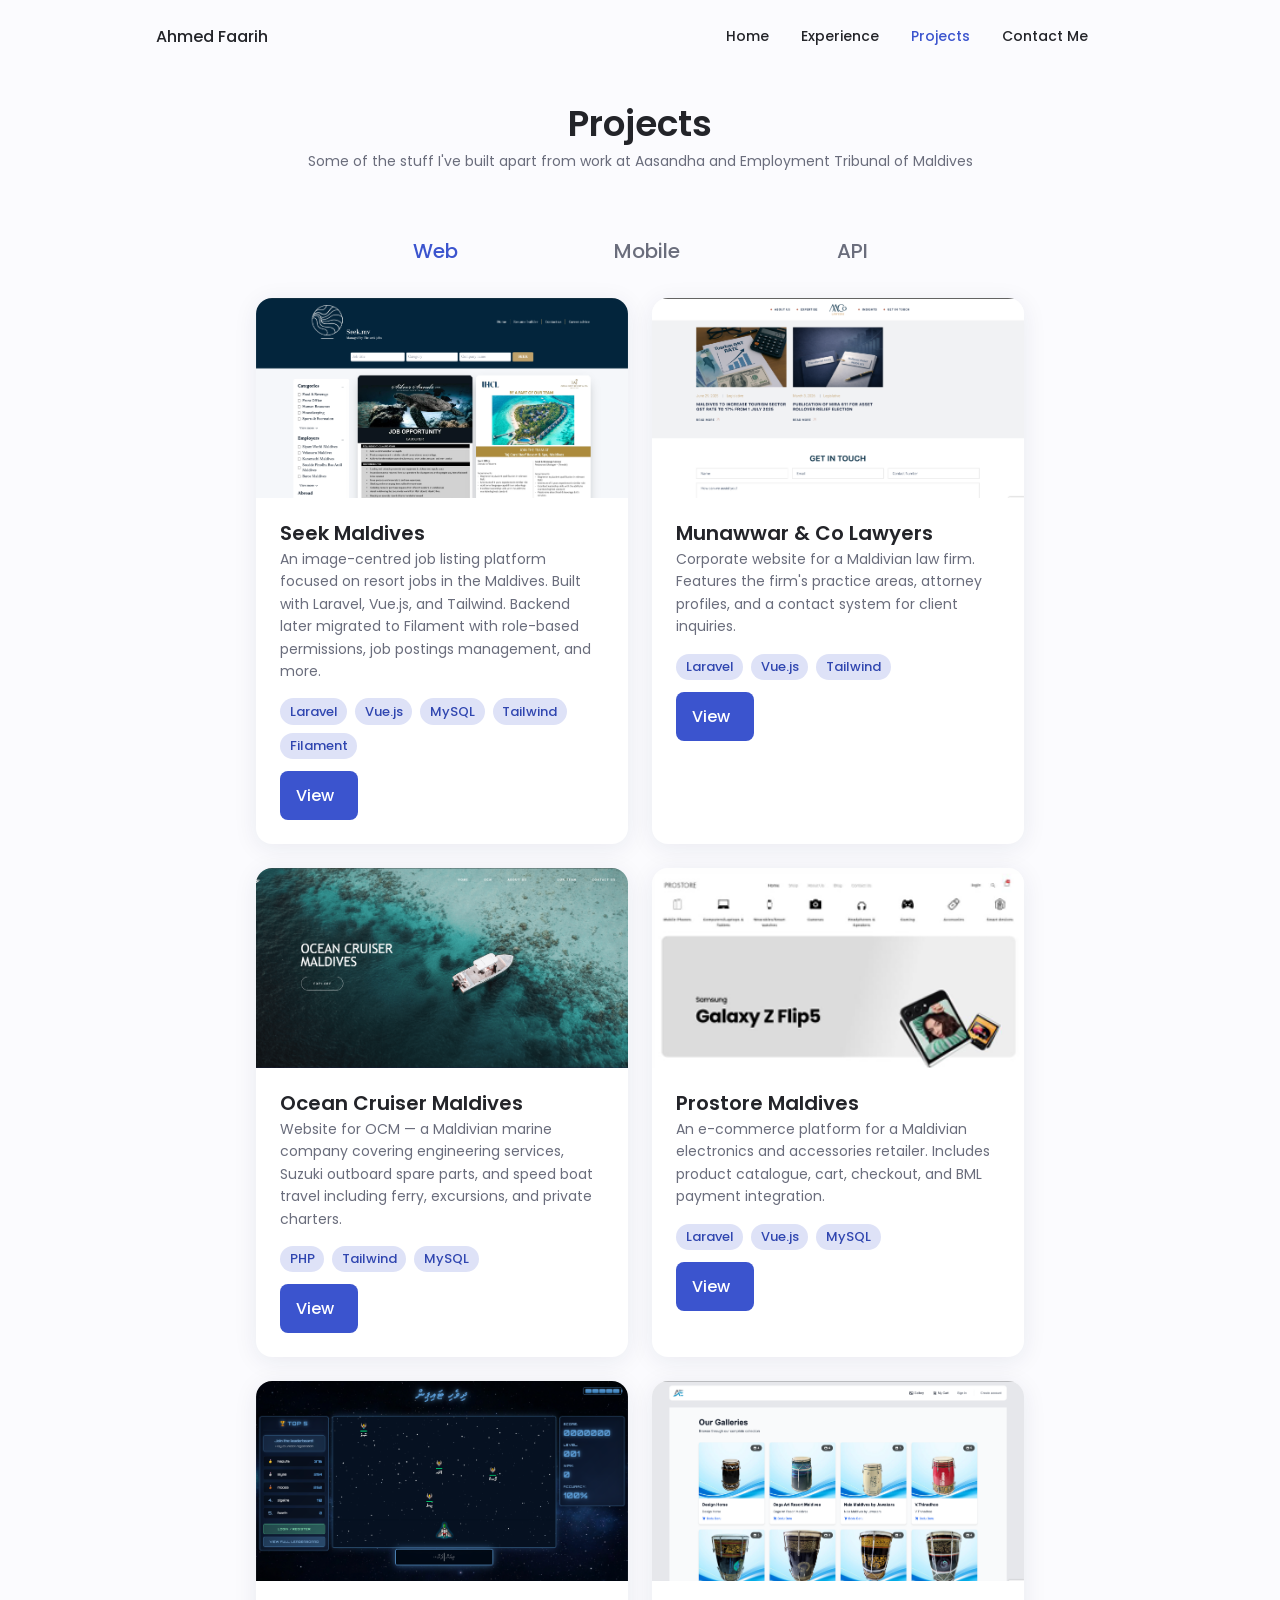
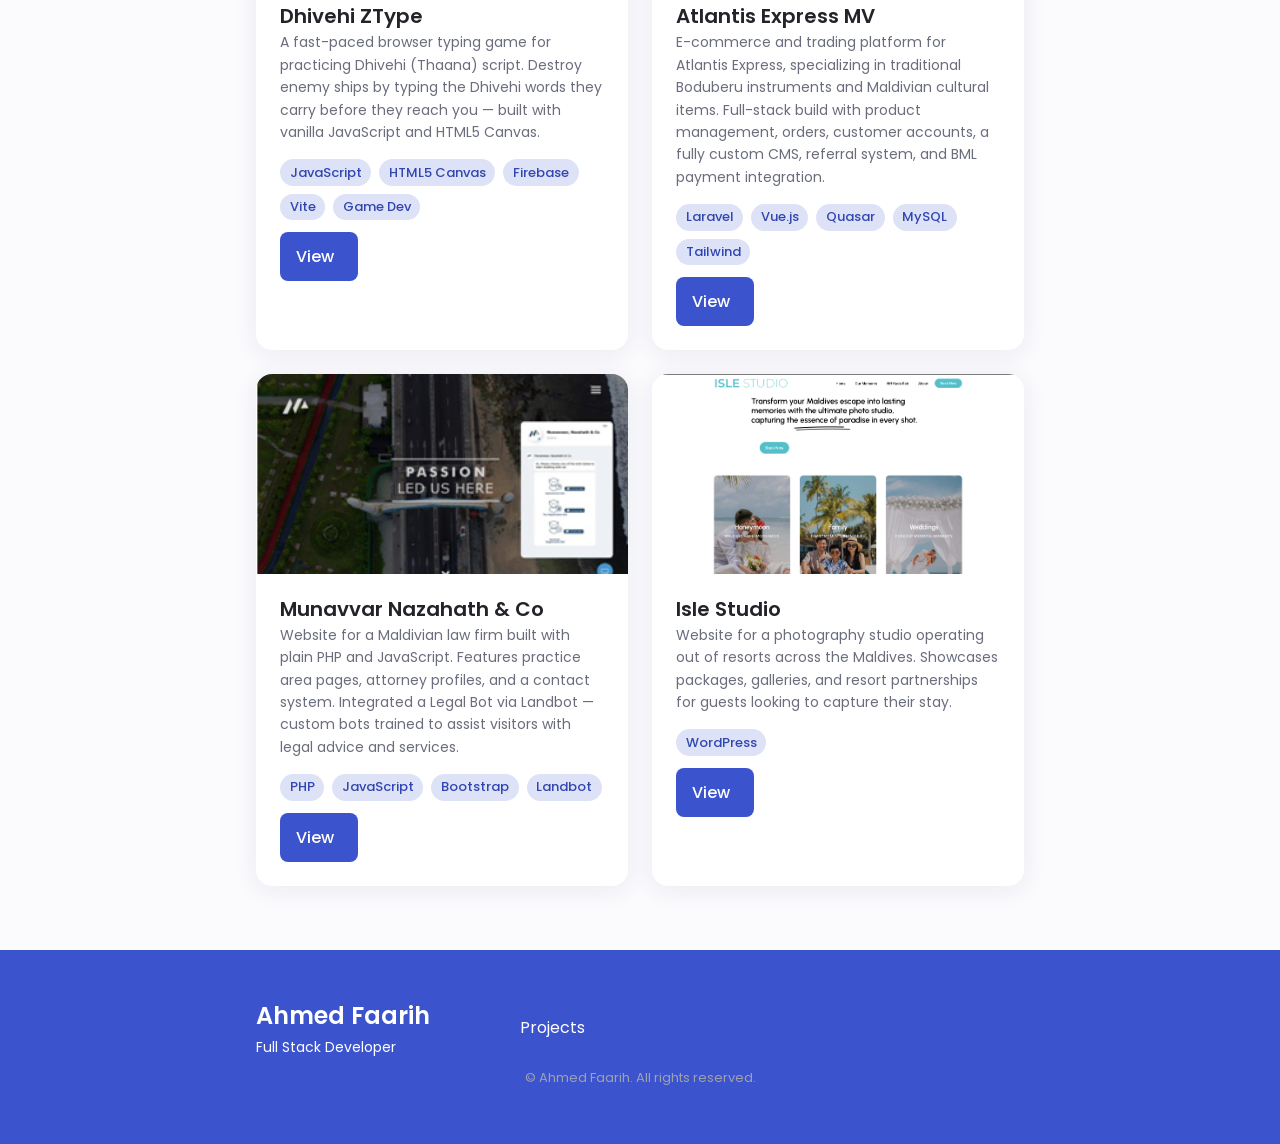
==== commit 7f389e1f: "wip added orihects" ====
--- a/projects.html
+++ b/projects.html
@@ -16,7 +16,7 @@
     <meta name="twitter:description" content="Web apps, mobile apps, and APIs built by Ahmed Faarih.">
     <meta name="twitter:creator" content="@faarih_ahmed">
     <link rel="stylesheet" href="https://unicons.iconscout.com/release/v4.0.0/css/line.css">
-    <link rel="stylesheet" href="assets/css/styles.css">
+    <link rel="stylesheet" href="assets/css/styles.css?v=2">
     <title>Projects - Ahmed Faarih</title>
 </head>
 
@@ -124,21 +124,6 @@
                     </div>
 
                     <div class="web__card">
-                        <img src="assets/img/mn.png" alt="MN Lawyers" class="web__img" loading="lazy">
-                        <div class="web__info">
-                            <h3 class="apps__title">Munavvar Nazahath & Co</h3>
-                            <p class="apps__description">Website for a Maldivian law firm built with plain PHP and JavaScript. Features practice area pages, attorney profiles, and a contact system. Integrated a Legal Bot via Landbot — custom bots trained to assist visitors with legal advice and services.</p>
-                            <div class="portfolio__tags">
-                                <span class="portfolio__tag">PHP</span>
-                                <span class="portfolio__tag">JavaScript</span>
-                                <span class="portfolio__tag">Bootstrap</span>
-                                <span class="portfolio__tag">Landbot</span>
-                            </div>
-                            <a href="https://mnlawyers.legal" target="_blank" class="button button--flex button--small portfolio__button">View <i class="uil uil-arrow-right button__icon"></i></a>
-                        </div>
-                    </div>
-
-                    <div class="web__card">
                         <img src="assets/img/prostore.png" alt="Prostore Maldives e-commerce website" class="web__img" loading="lazy">
                         <div class="web__info">
                             <h3 class="apps__title">Prostore Maldives</h3>
@@ -181,6 +166,21 @@
                                 <span class="portfolio__tag">Tailwind</span>
                             </div>
                             <a href="https://atlantisexpressmv.com" target="_blank" class="button button--flex button--small portfolio__button">View <i class="uil uil-arrow-right button__icon"></i></a>
+                        </div>
+                    </div>
+
+                    <div class="web__card">
+                        <img src="assets/img/mn.png" alt="MN Lawyers" class="web__img" loading="lazy">
+                        <div class="web__info">
+                            <h3 class="apps__title">Munavvar Nazahath & Co</h3>
+                            <p class="apps__description">Website for a Maldivian law firm built with plain PHP and JavaScript. Features practice area pages, attorney profiles, and a contact system. Integrated a Legal Bot via Landbot — custom bots trained to assist visitors with legal advice and services.</p>
+                            <div class="portfolio__tags">
+                                <span class="portfolio__tag">PHP</span>
+                                <span class="portfolio__tag">JavaScript</span>
+                                <span class="portfolio__tag">Bootstrap</span>
+                                <span class="portfolio__tag">Landbot</span>
+                            </div>
+                            <a href="https://mnlawyers.legal" target="_blank" class="button button--flex button--small portfolio__button">View <i class="uil uil-arrow-right button__icon"></i></a>
                         </div>
                     </div>
 
@@ -321,7 +321,7 @@
         <i class="uil uil-arrow-up scroll__icon"></i>
     </a>
 
-    <script src="assets/js/main.js"></script>
+    <script src="assets/js/main.js?v=2"></script>
 </body>
 
 </html>
